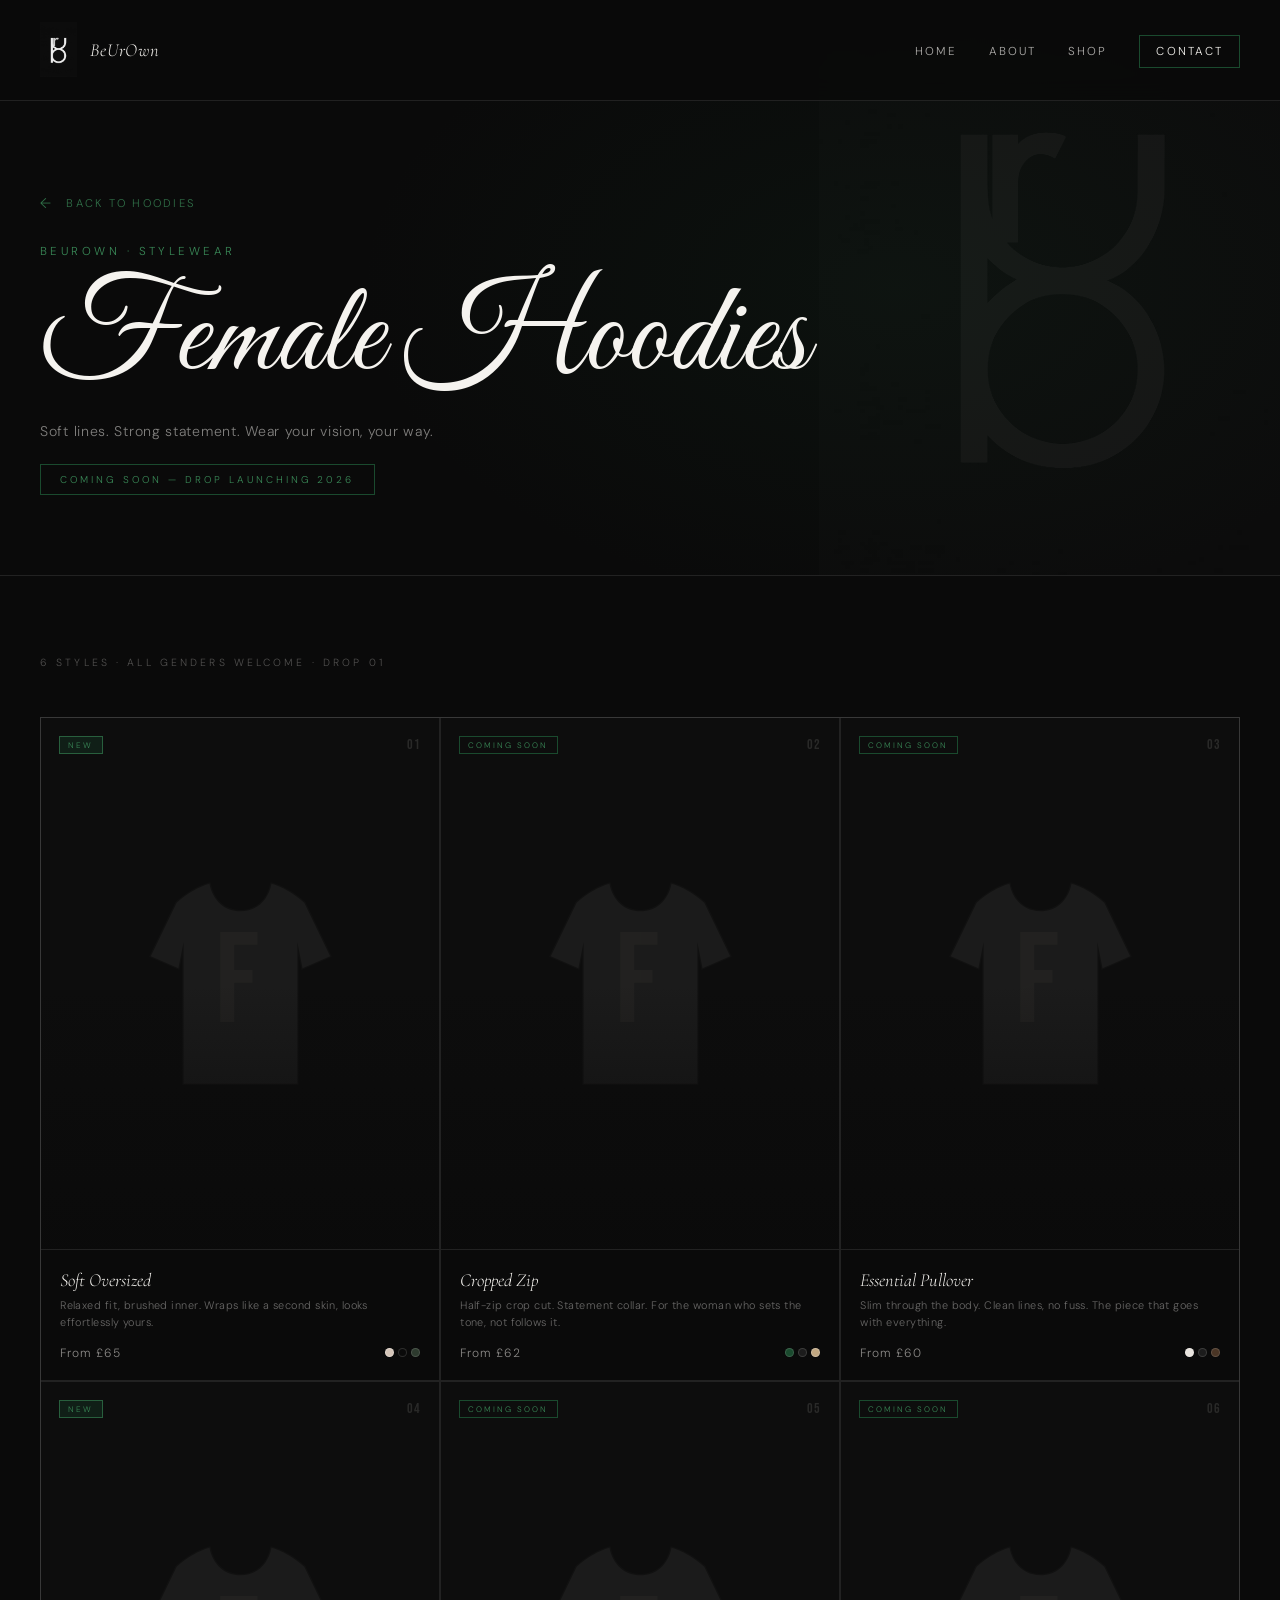
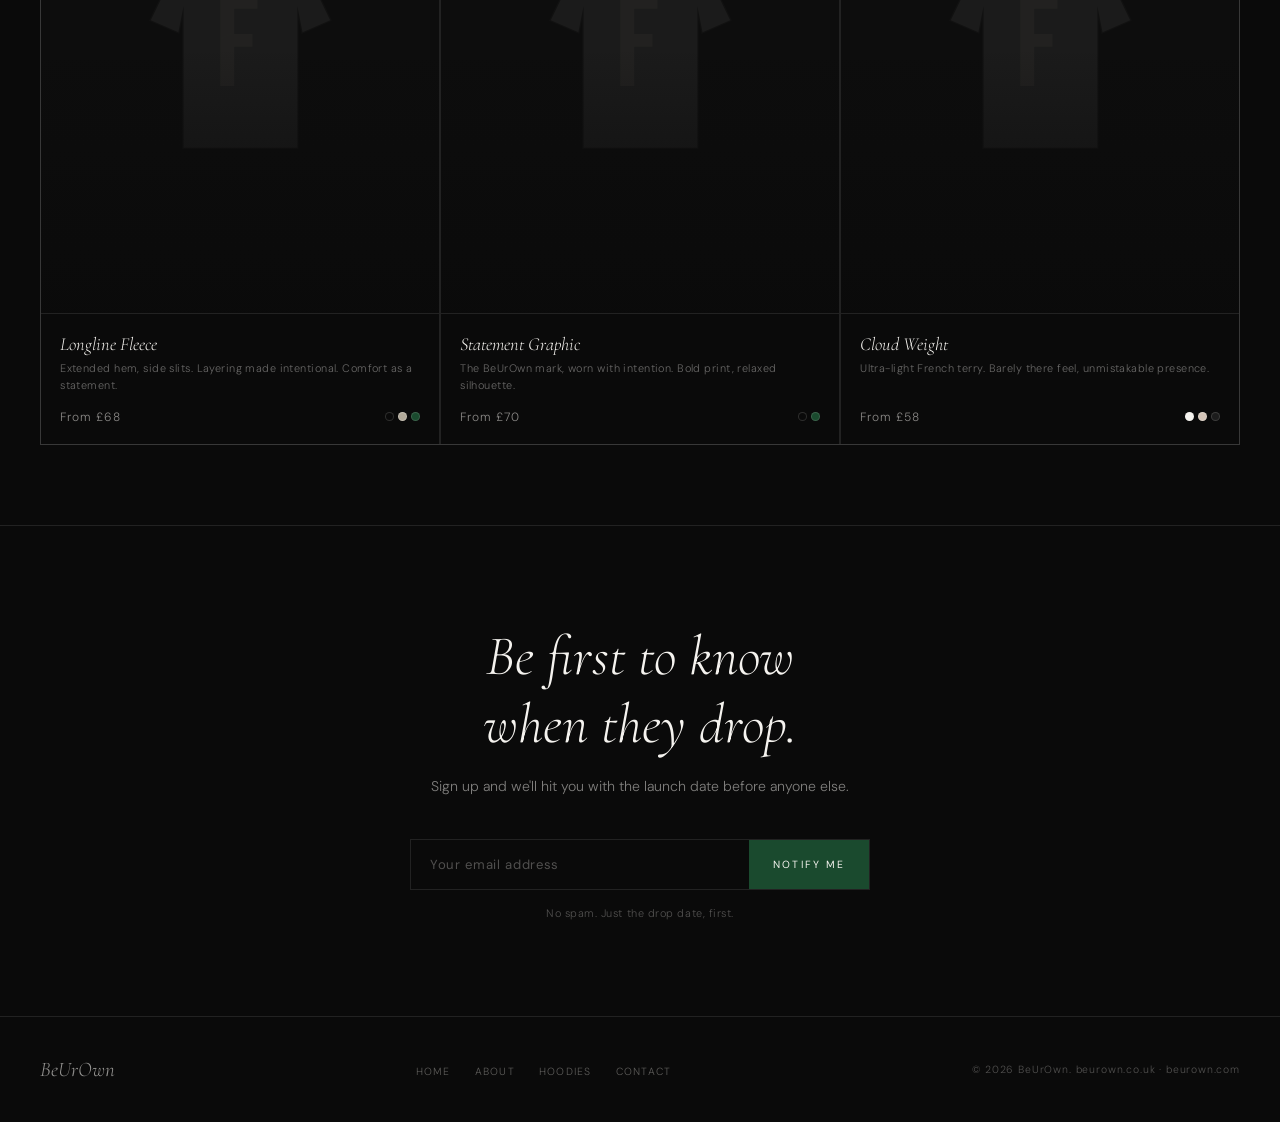
==== female-hoodies.html @ 2610ff2a "Rename female-hoddies.html to female-hoodies.html" ====
<!DOCTYPE html>
<html lang="en">
<head>
<meta charset="UTF-8">
<meta name="viewport" content="width=device-width, initial-scale=1.0">
<title>Female Hoodies — BeUrOwn</title>
<link rel="preconnect" href="https://fonts.googleapis.com">
<link rel="preconnect" href="https://fonts.gstatic.com" crossorigin>
<link href="https://fonts.googleapis.com/css2?family=Cormorant+Garamond:ital,wght@0,300;0,400;0,600;1,300;1,400&family=Bebas+Neue&family=Great+Vibes&family=DM+Sans:wght@300;400;500&display=swap" rel="stylesheet">
<style>
  :root {
    --black: #0a0a0a;
    --green: #1a4a2e;
    --green-light: #2d6e46;
    --green-accent: #3a8a58;
    --white: #f5f3ef;
    --border: rgba(245,243,239,0.1);
  }
  * { margin: 0; padding: 0; box-sizing: border-box; }
  html { scroll-behavior: smooth; }
  body { background: var(--black); color: var(--white); font-family: 'DM Sans', sans-serif; font-weight: 300; overflow-x: hidden; }

  nav { position: fixed; top: 0; left: 0; right: 0; z-index: 100; display: flex; align-items: center; justify-content: space-between; padding: 1.4rem 2.5rem; background: rgba(10,10,10,0.85); backdrop-filter: blur(12px); border-bottom: 1px solid var(--border); }
  .nav-logo { display: flex; align-items: center; gap: 0.8rem; text-decoration: none; }
  .logo-mark { width: 37px; height: 55px; position: relative; flex-shrink: 0; }
  .logo-mark img { width: 100%; height: 100%; object-fit: contain; }
  .nav-wordmark { font-family: 'Cormorant Garamond', serif; font-style: italic; font-size: 1.15rem; letter-spacing: 0.05em; color: var(--white); line-height: 1; }
  .nav-links { display: flex; gap: 2rem; list-style: none; }
  .nav-links a { color: var(--white); text-decoration: none; font-size: 0.72rem; letter-spacing: 0.18em; text-transform: uppercase; opacity: 0.7; transition: opacity 0.2s, color 0.2s; }
  .nav-links a:hover { opacity: 1; color: var(--green-accent); }
  .nav-cta { font-size: 0.7rem; letter-spacing: 0.15em; text-transform: uppercase; color: var(--white) !important; opacity: 1 !important; border: 1px solid var(--green) !important; padding: 0.5rem 1rem; transition: background 0.2s !important; }
  .nav-cta:hover { background: var(--green) !important; }
  .hamburger { display: none; flex-direction: column; gap: 5px; cursor: pointer; padding: 4px; }
  .hamburger span { display: block; width: 24px; height: 1.5px; background: var(--white); transition: all 0.3s; }

  /* PAGE HEADER */
  .page-header { padding: 12rem 2.5rem 5rem; position: relative; overflow: hidden; border-bottom: 1px solid var(--border); }
  .page-header-bg { position: absolute; inset: 0; background: radial-gradient(ellipse 60% 80% at 70% 50%, rgba(26,74,46,0.12) 0%, transparent 70%); pointer-events: none; }

  .header-logo-watermark {
    position: absolute;
    top: 50%;
    right: -2%;
    transform: translateY(-50%);
    width: clamp(260px, 38vw, 520px);
    height: auto;
    opacity: 0.045;
    pointer-events: none;
    z-index: 1;
    filter: grayscale(1) brightness(2);
    mix-blend-mode: screen;
  }

  .back-link { display: inline-flex; align-items: center; gap: 0.5rem; color: var(--green-accent); text-decoration: none; font-size: 0.7rem; letter-spacing: 0.2em; text-transform: uppercase; margin-bottom: 2rem; opacity: 0.8; transition: opacity 0.2s; position: relative; z-index: 2; }
  .back-link:hover { opacity: 1; }
  .back-link::before { content: '←'; font-size: 0.9rem; }
  .page-eyebrow { font-size: 0.72rem; letter-spacing: 0.3em; text-transform: uppercase; color: var(--green-accent); margin-bottom: 1rem; position: relative; z-index: 2; }
  .page-title { font-family: 'Great Vibes', cursive; font-size: clamp(4rem, 10vw, 8rem); font-weight: 400; line-height: 1; color: var(--white); position: relative; z-index: 2; }
  .page-sub { margin-top: 1.2rem; font-size: 0.88rem; color: rgba(245,243,239,0.5); letter-spacing: 0.05em; position: relative; z-index: 2; }
  .coming-soon-banner { display: inline-flex; align-items: center; gap: 0.6rem; border: 1px solid var(--green); color: var(--green-accent); font-size: 0.62rem; letter-spacing: 0.3em; text-transform: uppercase; padding: 0.5rem 1.2rem; margin-top: 1.5rem; position: relative; z-index: 2; }

  /* PRODUCT GRID */
  .products-section { padding: 5rem 2.5rem; }
  .section-label { font-size: 0.65rem; letter-spacing: 0.3em; text-transform: uppercase; color: rgba(245,243,239,0.3); margin-bottom: 3rem; }
  .products-grid { display: grid; grid-template-columns: repeat(3, 1fr); gap: 2px; background: var(--border); border: 1px solid var(--border); }

  .product-card { background: var(--black); position: relative; overflow: hidden; display: flex; flex-direction: column; transition: background 0.3s; }
  .product-card:hover { background: #0f0f0f; }
  .product-image-wrap { position: relative; aspect-ratio: 3/4; overflow: hidden; background: #0d0d0d; display: flex; align-items: center; justify-content: center; }
  .product-watermark { position: absolute; font-family: 'Bebas Neue', sans-serif; font-size: clamp(5rem, 10vw, 9rem); color: rgba(245,243,239,0.03); pointer-events: none; letter-spacing: 0.05em; transition: color 0.4s; user-select: none; }
  .product-card:hover .product-watermark { color: rgba(58,138,88,0.06); }
  .hoodie-icon { width: 52%; height: auto; opacity: 0.06; transition: opacity 0.4s; }
  .product-card:hover .hoodie-icon { opacity: 0.1; }
  .product-overlay { position: absolute; inset: 0; background: linear-gradient(180deg, transparent 50%, rgba(10,10,10,0.88) 100%); pointer-events: none; }
  .product-badge { position: absolute; top: 1.1rem; left: 1.1rem; border: 1px solid var(--green); color: var(--green-accent); font-size: 0.5rem; letter-spacing: 0.25em; text-transform: uppercase; padding: 0.2rem 0.55rem; z-index: 2; }
  .product-badge.new { border-color: rgba(58,138,88,0.6); background: rgba(26,74,46,0.3); }
  .product-num { position: absolute; top: 1.1rem; right: 1.1rem; font-family: 'Bebas Neue', sans-serif; font-size: 0.9rem; color: rgba(245,243,239,0.12); letter-spacing: 0.08em; z-index: 2; }
  .product-info { padding: 1.2rem; border-top: 1px solid var(--border); flex: 1; display: flex; flex-direction: column; }
  .product-name { font-family: 'Cormorant Garamond', serif; font-style: italic; font-size: 1.15rem; font-weight: 300; color: var(--white); line-height: 1.2; margin-bottom: 0.35rem; }
  .product-desc { font-size: 0.68rem; color: rgba(245,243,239,0.4); letter-spacing: 0.04em; line-height: 1.55; margin-bottom: 0.9rem; flex: 1; }
  .product-footer { display: flex; align-items: center; justify-content: space-between; }
  .product-price { font-size: 0.75rem; letter-spacing: 0.08em; color: rgba(245,243,239,0.55); }
  .product-swatches { display: flex; gap: 4px; }
  .swatch { width: 9px; height: 9px; border-radius: 50%; border: 1px solid rgba(245,243,239,0.15); }
  .product-notify { display: none; font-size: 0.58rem; letter-spacing: 0.2em; text-transform: uppercase; color: var(--green-accent); margin-top: 0.7rem; cursor: pointer; }
  .product-notify::after { content: ' →'; }
  .product-card:hover .product-notify { display: block; }

  /* NOTIFY SECTION */
  .notify-section { border-top: 1px solid var(--border); padding: 6rem 2.5rem; text-align: center; }
  .notify-inner { max-width: 600px; margin: 0 auto; }
  .notify-title { font-family: 'Cormorant Garamond', serif; font-style: italic; font-size: clamp(2rem, 5vw, 3.5rem); font-weight: 300; margin-bottom: 1rem; }
  .notify-sub { font-size: 0.88rem; color: rgba(245,243,239,0.5); line-height: 1.8; margin-bottom: 2.5rem; }
  .email-form { display: flex; max-width: 460px; margin: 0 auto; border: 1px solid var(--border); }
  .email-form input { flex: 1; background: transparent; border: none; outline: none; padding: 1rem 1.2rem; color: var(--white); font-family: 'DM Sans', sans-serif; font-size: 0.82rem; letter-spacing: 0.05em; }
  .email-form input::placeholder { color: rgba(245,243,239,0.3); }
  .email-form button { background: var(--green); border: none; color: var(--white); font-family: 'DM Sans', sans-serif; font-size: 0.65rem; letter-spacing: 0.2em; text-transform: uppercase; padding: 1rem 1.5rem; cursor: pointer; transition: background 0.2s; white-space: nowrap; }
  .email-form button:hover { background: var(--green-light); }
  .form-note { font-size: 0.68rem; color: rgba(245,243,239,0.3); margin-top: 1rem; letter-spacing: 0.05em; }
  .success-msg { display: none; color: var(--green-accent); font-size: 0.78rem; letter-spacing: 0.1em; text-transform: uppercase; margin-top: 0.8rem; }

  /* FOOTER */
  footer { border-top: 1px solid var(--border); padding: 2.5rem; display: flex; align-items: center; justify-content: space-between; flex-wrap: wrap; gap: 1rem; }
  .footer-logo { font-family: 'Cormorant Garamond', serif; font-style: italic; font-size: 1.3rem; color: var(--white); opacity: 0.6; }
  .footer-copy { font-size: 0.65rem; color: rgba(245,243,239,0.3); letter-spacing: 0.08em; }
  .footer-links { display: flex; gap: 1.5rem; list-style: none; }
  .footer-links a { font-size: 0.65rem; letter-spacing: 0.12em; text-transform: uppercase; color: rgba(245,243,239,0.35); text-decoration: none; transition: color 0.2s; }
  .footer-links a:hover { color: var(--green-accent); }

  .reveal { opacity: 0; transform: translateY(24px); transition: opacity 0.7s ease, transform 0.7s ease; }
  .reveal.visible { opacity: 1; transform: translateY(0); }

  @media (max-width: 900px) { .products-grid { grid-template-columns: repeat(2, 1fr); } }
  @media (max-width: 600px) {
    nav { padding: 1.2rem 1.5rem; }
    .nav-links { display: none; }
    .hamburger { display: flex; }
    .page-header { padding: 9rem 1.5rem 3rem; }
    .products-section { padding: 3rem 1.5rem; }
    .products-grid { grid-template-columns: 1fr; }
    .notify-section { padding: 4rem 1.5rem; }
    footer { padding: 2rem 1.5rem; flex-direction: column; text-align: center; }
    .email-form { flex-direction: column; }
    .email-form button { width: 100%; }
  }
  .nav-open .nav-links { display: flex; flex-direction: column; position: fixed; inset: 0; background: var(--black); align-items: center; justify-content: center; gap: 2.5rem; z-index: 99; }
  .nav-open .nav-links a { font-size: 1.2rem; opacity: 0.9; }
</style>
  <!-- Google tag (gtag.js) -->
<script async src="https://www.googletagmanager.com/gtag/js?id=G-DE9DT1MLYC"></script>
<script>
  window.dataLayer = window.dataLayer || [];
  function gtag(){dataLayer.push(arguments);}
  gtag('js', new Date());

  gtag('config', 'G-DE9DT1MLYC');
</script>
</head>
<body>

<nav id="navbar">
  <a href="index.html" class="nav-logo">
    <div class="logo-mark">
      <img src="[data-uri]" alt="BeUrOwn logo" style="width:100%;height:100%;object-fit:contain;"/>
    </div>
    <span class="nav-wordmark">BeUrOwn</span>
  </a>

  <ul class="nav-links" id="navLinks">
    <li><a href="index.html">Home</a></li>
    <li><a href="index.html#about">About</a></li>
    <li><a href="index.html#shop">Shop</a></li>
    <li><a href="index.html#contact" class="nav-cta">Contact</a></li>
  </ul>

  <div class="hamburger" id="hamburger" onclick="toggleNav()">
    <span></span><span></span><span></span>
  </div>
</nav>

<!-- PAGE HEADER -->
<div class="page-header">
  <div class="page-header-bg"></div>
  <img class="header-logo-watermark" src="[data-uri]" alt="">
  <a href="hoodies.html" class="back-link">&nbsp;Back to Hoodies</a>
  <p class="page-eyebrow">BeUrOwn · Stylewear</p>
  <h1 class="page-title">Female Hoodies</h1>
  <p class="page-sub">Soft lines. Strong statement. Wear your vision, your way.</p>
  <div class="coming-soon-banner">Coming Soon — Drop Launching 2026</div>
</div>

<!-- PRODUCTS -->
<section class="products-section">
  <p class="section-label reveal">6 Styles · All Genders Welcome · Drop 01</p>
  <div class="products-grid reveal">

    <!-- Card 1 -->
    <div class="product-card">
      <div class="product-image-wrap">
        <span class="product-watermark">F</span>
        <svg class="hoodie-icon" viewBox="0 0 120 140" fill="none" xmlns="http://www.w3.org/2000/svg">
          <path d="M42 12 C42 12 33 14 23 23 L8 54 L24 61 L27 46 L27 128 L93 128 L93 46 L96 61 L112 54 L97 23 C87 14 78 12 78 12 C76 22 69 28 60 28 C51 28 44 22 42 12Z" fill="currentColor" stroke="rgba(245,243,239,0.3)" stroke-width="1.5"/>
          <path d="M48 28 Q60 32 72 28" stroke="rgba(245,243,239,0.15)" stroke-width="1" fill="none"/>
          <path d="M45 70 Q60 76 75 70" stroke="rgba(245,243,239,0.1)" stroke-width="1" fill="none"/>
        </svg>
        <div class="product-overlay"></div>
        <span class="product-badge new">New</span>
        <span class="product-num">01</span>
      </div>
      <div class="product-info">
        <div class="product-name">Soft Oversized</div>
        <div class="product-desc">Relaxed fit, brushed inner. Wraps like a second skin, looks effortlessly yours.</div>
        <div class="product-footer">
          <span class="product-price">From £65</span>
          <div class="product-swatches">
            <span class="swatch" style="background:#d4c5b8; border-color:rgba(245,243,239,0.4)"></span>
            <span class="swatch" style="background:#0a0a0a"></span>
            <span class="swatch" style="background:#2d3a2e"></span>
          </div>
        </div>
        <span class="product-notify">Notify me</span>
      </div>
    </div>

    <!-- Card 2 -->
    <div class="product-card">
      <div class="product-image-wrap">
        <span class="product-watermark">F</span>
        <svg class="hoodie-icon" viewBox="0 0 120 140" fill="none" xmlns="http://www.w3.org/2000/svg">
          <path d="M42 12 C42 12 33 14 23 23 L8 54 L24 61 L27 46 L27 128 L93 128 L93 46 L96 61 L112 54 L97 23 C87 14 78 12 78 12 C76 22 69 28 60 28 C51 28 44 22 42 12Z" fill="currentColor" stroke="rgba(245,243,239,0.3)" stroke-width="1.5"/>
          <line x1="60" y1="28" x2="60" y2="128" stroke="rgba(245,243,239,0.12)" stroke-width="1"/>
        </svg>
        <div class="product-overlay"></div>
        <span class="product-badge">Coming Soon</span>
        <span class="product-num">02</span>
      </div>
      <div class="product-info">
        <div class="product-name">Cropped Zip</div>
        <div class="product-desc">Half-zip crop cut. Statement collar. For the woman who sets the tone, not follows it.</div>
        <div class="product-footer">
          <span class="product-price">From £62</span>
          <div class="product-swatches">
            <span class="swatch" style="background:#1a4a2e"></span>
            <span class="swatch" style="background:#1c1c1c"></span>
            <span class="swatch" style="background:#c2a882; border-color:rgba(245,243,239,0.3)"></span>
          </div>
        </div>
        <span class="product-notify">Notify me</span>
      </div>
    </div>

    <!-- Card 3 -->
    <div class="product-card">
      <div class="product-image-wrap">
        <span class="product-watermark">F</span>
        <svg class="hoodie-icon" viewBox="0 0 120 140" fill="none" xmlns="http://www.w3.org/2000/svg">
          <path d="M42 12 C42 12 33 14 23 23 L8 54 L24 61 L27 46 L27 128 L93 128 L93 46 L96 61 L112 54 L97 23 C87 14 78 12 78 12 C76 22 69 28 60 28 C51 28 44 22 42 12Z" fill="currentColor" stroke="rgba(245,243,239,0.3)" stroke-width="1.5"/>
          <ellipse cx="60" cy="80" rx="14" ry="10" stroke="rgba(245,243,239,0.12)" stroke-width="1" fill="none"/>
        </svg>
        <div class="product-overlay"></div>
        <span class="product-badge">Coming Soon</span>
        <span class="product-num">03</span>
      </div>
      <div class="product-info">
        <div class="product-name">Essential Pullover</div>
        <div class="product-desc">Slim through the body. Clean lines, no fuss. The piece that goes with everything.</div>
        <div class="product-footer">
          <span class="product-price">From £60</span>
          <div class="product-swatches">
            <span class="swatch" style="background:#e8e4de; border-color:rgba(245,243,239,0.4)"></span>
            <span class="swatch" style="background:#1c1c1c"></span>
            <span class="swatch" style="background:#4a3525"></span>
          </div>
        </div>
        <span class="product-notify">Notify me</span>
      </div>
    </div>

    <!-- Card 4 -->
    <div class="product-card">
      <div class="product-image-wrap">
        <span class="product-watermark">F</span>
        <svg class="hoodie-icon" viewBox="0 0 120 140" fill="none" xmlns="http://www.w3.org/2000/svg">
          <path d="M42 12 C42 12 33 14 23 23 L8 54 L24 61 L27 46 L27 128 L93 128 L93 46 L96 61 L112 54 L97 23 C87 14 78 12 78 12 C76 22 69 28 60 28 C51 28 44 22 42 12Z" fill="currentColor" stroke="rgba(245,243,239,0.3)" stroke-width="1.5"/>
          <path d="M48 65 Q60 58 72 65" stroke="rgba(245,243,239,0.12)" stroke-width="1" fill="none"/>
        </svg>
        <div class="product-overlay"></div>
        <span class="product-badge new">New</span>
        <span class="product-num">04</span>
      </div>
      <div class="product-info">
        <div class="product-name">Longline Fleece</div>
        <div class="product-desc">Extended hem, side slits. Layering made intentional. Comfort as a statement.</div>
        <div class="product-footer">
          <span class="product-price">From £68</span>
          <div class="product-swatches">
            <span class="swatch" style="background:#0a0a0a"></span>
            <span class="swatch" style="background:#b0a898; border-color:rgba(245,243,239,0.3)"></span>
            <span class="swatch" style="background:#1a4a2e"></span>
          </div>
        </div>
        <span class="product-notify">Notify me</span>
      </div>
    </div>

    <!-- Card 5 -->
    <div class="product-card">
      <div class="product-image-wrap">
        <span class="product-watermark">F</span>
        <svg class="hoodie-icon" viewBox="0 0 120 140" fill="none" xmlns="http://www.w3.org/2000/svg">
          <path d="M42 12 C42 12 33 14 23 23 L8 54 L24 61 L27 46 L27 128 L93 128 L93 46 L96 61 L112 54 L97 23 C87 14 78 12 78 12 C76 22 69 28 60 28 C51 28 44 22 42 12Z" fill="currentColor" stroke="rgba(245,243,239,0.3)" stroke-width="1.5"/>
          <path d="M52 68 L68 68 M54 76 L66 76 M56 84 L64 84" stroke="rgba(245,243,239,0.12)" stroke-width="1"/>
        </svg>
        <div class="product-overlay"></div>
        <span class="product-badge">Coming Soon</span>
        <span class="product-num">05</span>
      </div>
      <div class="product-info">
        <div class="product-name">Statement Graphic</div>
        <div class="product-desc">The BeUrOwn mark, worn with intention. Bold print, relaxed silhouette.</div>
        <div class="product-footer">
          <span class="product-price">From £70</span>
          <div class="product-swatches">
            <span class="swatch" style="background:#0a0a0a"></span>
            <span class="swatch" style="background:#1a4a2e"></span>
          </div>
        </div>
        <span class="product-notify">Notify me</span>
      </div>
    </div>

    <!-- Card 6 -->
    <div class="product-card">
      <div class="product-image-wrap">
        <span class="product-watermark">F</span>
        <svg class="hoodie-icon" viewBox="0 0 120 140" fill="none" xmlns="http://www.w3.org/2000/svg">
          <path d="M42 12 C42 12 33 14 23 23 L8 54 L24 61 L27 46 L27 128 L93 128 L93 46 L96 61 L112 54 L97 23 C87 14 78 12 78 12 C76 22 69 28 60 28 C51 28 44 22 42 12Z" fill="currentColor" stroke="rgba(245,243,239,0.3)" stroke-width="1.5"/>
          <path d="M35 50 L85 50" stroke="rgba(245,243,239,0.08)" stroke-width="0.8" stroke-dasharray="3 3"/>
        </svg>
        <div class="product-overlay"></div>
        <span class="product-badge">Coming Soon</span>
        <span class="product-num">06</span>
      </div>
      <div class="product-info">
        <div class="product-name">Cloud Weight</div>
        <div class="product-desc">Ultra-light French terry. Barely there feel, unmistakable presence.</div>
        <div class="product-footer">
          <span class="product-price">From £58</span>
          <div class="product-swatches">
            <span class="swatch" style="background:#f5f3ef; border-color:rgba(245,243,239,0.5)"></span>
            <span class="swatch" style="background:#d4c5b8; border-color:rgba(245,243,239,0.3)"></span>
            <span class="swatch" style="background:#1c1c1c"></span>
          </div>
        </div>
        <span class="product-notify">Notify me</span>
      </div>
    </div>

  </div>
</section>

<!-- NOTIFY -->
<section class="notify-section">
  <div class="notify-inner reveal">
    <h2 class="notify-title">Be first to know<br>when they drop.</h2>
    <p class="notify-sub">Sign up and we'll hit you with the launch date before anyone else.</p>
    <form class="email-form" onsubmit="handleSignup(event)">
      <input type="email" id="emailInput" placeholder="Your email address" required>
      <button type="submit">Notify Me</button>
    </form>
    <p class="form-note">No spam. Just the drop date, first.</p>
    <p class="success-msg" id="successMsg">✓ You're on the list. Stay ready.</p>
  </div>
</section>

<!-- FOOTER -->
<footer>
  <div class="footer-logo">BeUrOwn</div>
  <ul class="footer-links">
    <li><a href="index.html">Home</a></li>
    <li><a href="index.html#about">About</a></li>
    <li><a href="hoodies.html">Hoodies</a></li>
    <li><a href="index.html#contact">Contact</a></li>
  </ul>
  <p class="footer-copy">© 2026 BeUrOwn. beurown.co.uk · beurown.com</p>
</footer>

<script>
  function toggleNav() { document.body.classList.toggle('nav-open'); }
  document.querySelectorAll('.nav-links a').forEach(link => {
    link.addEventListener('click', () => document.body.classList.remove('nav-open'));
  });
  const observer = new IntersectionObserver((entries) => {
    entries.forEach((e, i) => {
      if (e.isIntersecting) setTimeout(() => e.target.classList.add('visible'), i * 100);
    });
  }, { threshold: 0.1 });
  document.querySelectorAll('.reveal').forEach(el => observer.observe(el));
  function handleSignup(e) {
    e.preventDefault();
    const btn = e.target.querySelector('button');
    btn.textContent = '✓ Done';
    btn.style.background = 'var(--green-light)';
    document.getElementById('successMsg').style.display = 'block';
    document.getElementById('emailInput').value = '';
  }
  window.addEventListener('scroll', () => {
    const nav = document.getElementById('navbar');
    if (nav) nav.style.borderBottomColor = window.scrollY > 50 ? 'rgba(26,74,46,0.3)' : 'rgba(245,243,239,0.1)';
  });
</script>
</body>
</html>
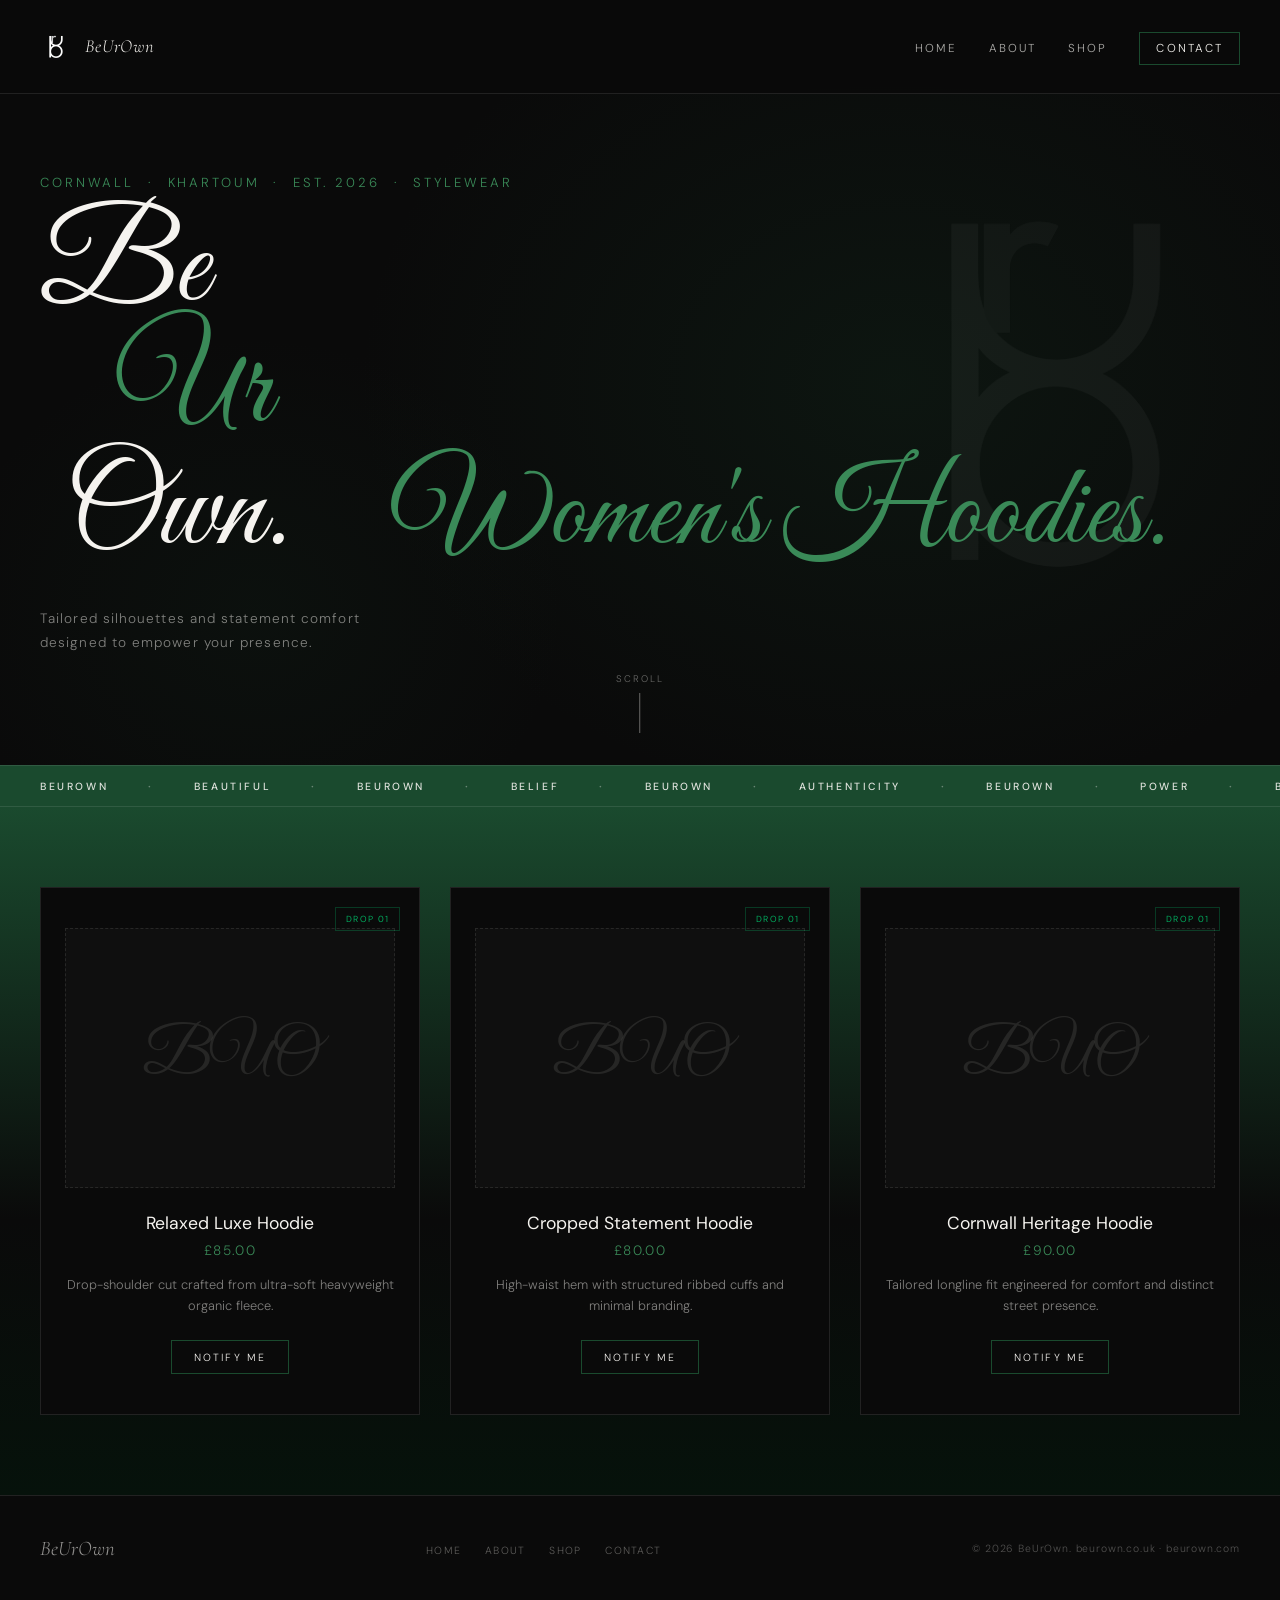
==== commit 5d69ea01: "Update female-hoodies.html" ====
--- a/female-hoodies.html
+++ b/female-hoodies.html
@@ -3,10 +3,12 @@
 <head>
 <meta charset="UTF-8">
 <meta name="viewport" content="width=device-width, initial-scale=1.0">
-<title>Female Hoodies — BeUrOwn</title>
+<title>Women's Hoodies — BeUrOwn</title>
 <link rel="preconnect" href="https://fonts.googleapis.com">
 <link rel="preconnect" href="https://fonts.gstatic.com" crossorigin>
 <link href="https://fonts.googleapis.com/css2?family=Cormorant+Garamond:ital,wght@0,300;0,400;0,600;1,300;1,400&family=Bebas+Neue&family=Great+Vibes&family=DM+Sans:wght@300;400;500&display=swap" rel="stylesheet">
+<link rel="stylesheet" href="style.css">
+
 <style>
   :root {
     --black: #0a0a0a;
@@ -14,352 +16,300 @@
     --green-light: #2d6e46;
     --green-accent: #3a8a58;
     --white: #f5f3ef;
+    --grey: #888;
     --border: rgba(245,243,239,0.1);
   }
+
   * { margin: 0; padding: 0; box-sizing: border-box; }
   html { scroll-behavior: smooth; }
-  body { background: var(--black); color: var(--white); font-family: 'DM Sans', sans-serif; font-weight: 300; overflow-x: hidden; }
-
-  nav { position: fixed; top: 0; left: 0; right: 0; z-index: 100; display: flex; align-items: center; justify-content: space-between; padding: 1.4rem 2.5rem; background: rgba(10,10,10,0.85); backdrop-filter: blur(12px); border-bottom: 1px solid var(--border); }
+
+  body {
+    background: var(--black);
+    color: var(--white);
+    font-family: 'DM Sans', sans-serif;
+    font-weight: 300;
+    overflow-x: hidden;
+  }
+
+  nav {
+    position: fixed; top: 0; left: 0; right: 0; z-index: 100;
+    display: flex; align-items: center; justify-content: space-between;
+    padding: 1.4rem 2.5rem;
+    background: rgba(10,10,10,0.85);
+    backdrop-filter: blur(12px);
+    border-bottom: 1px solid var(--border);
+  }
+
   .nav-logo { display: flex; align-items: center; gap: 0.8rem; text-decoration: none; }
-  .logo-mark { width: 37px; height: 55px; position: relative; flex-shrink: 0; }
+  .logo-mark { width: 32px; height: 48px; position: relative; flex-shrink: 0; }
   .logo-mark img { width: 100%; height: 100%; object-fit: contain; }
-  .nav-wordmark { font-family: 'Cormorant Garamond', serif; font-style: italic; font-size: 1.15rem; letter-spacing: 0.05em; color: var(--white); line-height: 1; }
+
+  .nav-wordmark {
+    font-family: 'Cormorant Garamond', serif; font-style: italic;
+    font-size: 1.15rem; letter-spacing: 0.05em; color: var(--white); line-height: 1;
+  }
+
   .nav-links { display: flex; gap: 2rem; list-style: none; }
-  .nav-links a { color: var(--white); text-decoration: none; font-size: 0.72rem; letter-spacing: 0.18em; text-transform: uppercase; opacity: 0.7; transition: opacity 0.2s, color 0.2s; }
+  .nav-links a {
+    color: var(--white); text-decoration: none; font-size: 0.72rem;
+    letter-spacing: 0.18em; text-transform: uppercase; opacity: 0.7; transition: opacity 0.2s, color 0.2s;
+  }
   .nav-links a:hover { opacity: 1; color: var(--green-accent); }
-  .nav-cta { font-size: 0.7rem; letter-spacing: 0.15em; text-transform: uppercase; color: var(--white) !important; opacity: 1 !important; border: 1px solid var(--green) !important; padding: 0.5rem 1rem; transition: background 0.2s !important; }
+
+  .nav-cta {
+    font-size: 0.7rem; letter-spacing: 0.15em; text-transform: uppercase;
+    color: var(--white) !important; opacity: 1 !important; border: 1px solid var(--green) !important;
+    padding: 0.5rem 1rem; transition: background 0.2s !important;
+  }
   .nav-cta:hover { background: var(--green) !important; }
+
   .hamburger { display: none; flex-direction: column; gap: 5px; cursor: pointer; padding: 4px; }
   .hamburger span { display: block; width: 24px; height: 1.5px; background: var(--white); transition: all 0.3s; }
 
-  /* PAGE HEADER */
-  .page-header { padding: 12rem 2.5rem 5rem; position: relative; overflow: hidden; border-bottom: 1px solid var(--border); }
-  .page-header-bg { position: absolute; inset: 0; background: radial-gradient(ellipse 60% 80% at 70% 50%, rgba(26,74,46,0.12) 0%, transparent 70%); pointer-events: none; }
-
-  .header-logo-watermark {
-    position: absolute;
-    top: 50%;
-    right: -2%;
-    transform: translateY(-50%);
-    width: clamp(260px, 38vw, 520px);
-    height: auto;
-    opacity: 0.045;
-    pointer-events: none;
-    z-index: 1;
-    filter: grayscale(1) brightness(2);
-    mix-blend-mode: screen;
-  }
-
-  .back-link { display: inline-flex; align-items: center; gap: 0.5rem; color: var(--green-accent); text-decoration: none; font-size: 0.7rem; letter-spacing: 0.2em; text-transform: uppercase; margin-bottom: 2rem; opacity: 0.8; transition: opacity 0.2s; position: relative; z-index: 2; }
-  .back-link:hover { opacity: 1; }
-  .back-link::before { content: '←'; font-size: 0.9rem; }
-  .page-eyebrow { font-size: 0.72rem; letter-spacing: 0.3em; text-transform: uppercase; color: var(--green-accent); margin-bottom: 1rem; position: relative; z-index: 2; }
-  .page-title { font-family: 'Great Vibes', cursive; font-size: clamp(4rem, 10vw, 8rem); font-weight: 400; line-height: 1; color: var(--white); position: relative; z-index: 2; }
-  .page-sub { margin-top: 1.2rem; font-size: 0.88rem; color: rgba(245,243,239,0.5); letter-spacing: 0.05em; position: relative; z-index: 2; }
-  .coming-soon-banner { display: inline-flex; align-items: center; gap: 0.6rem; border: 1px solid var(--green); color: var(--green-accent); font-size: 0.62rem; letter-spacing: 0.3em; text-transform: uppercase; padding: 0.5rem 1.2rem; margin-top: 1.5rem; position: relative; z-index: 2; }
-
-  /* PRODUCT GRID */
-  .products-section { padding: 5rem 2.5rem; }
-  .section-label { font-size: 0.65rem; letter-spacing: 0.3em; text-transform: uppercase; color: rgba(245,243,239,0.3); margin-bottom: 3rem; }
-  .products-grid { display: grid; grid-template-columns: repeat(3, 1fr); gap: 2px; background: var(--border); border: 1px solid var(--border); }
-
-  .product-card { background: var(--black); position: relative; overflow: hidden; display: flex; flex-direction: column; transition: background 0.3s; }
-  .product-card:hover { background: #0f0f0f; }
-  .product-image-wrap { position: relative; aspect-ratio: 3/4; overflow: hidden; background: #0d0d0d; display: flex; align-items: center; justify-content: center; }
-  .product-watermark { position: absolute; font-family: 'Bebas Neue', sans-serif; font-size: clamp(5rem, 10vw, 9rem); color: rgba(245,243,239,0.03); pointer-events: none; letter-spacing: 0.05em; transition: color 0.4s; user-select: none; }
-  .product-card:hover .product-watermark { color: rgba(58,138,88,0.06); }
-  .hoodie-icon { width: 52%; height: auto; opacity: 0.06; transition: opacity 0.4s; }
-  .product-card:hover .hoodie-icon { opacity: 0.1; }
-  .product-overlay { position: absolute; inset: 0; background: linear-gradient(180deg, transparent 50%, rgba(10,10,10,0.88) 100%); pointer-events: none; }
-  .product-badge { position: absolute; top: 1.1rem; left: 1.1rem; border: 1px solid var(--green); color: var(--green-accent); font-size: 0.5rem; letter-spacing: 0.25em; text-transform: uppercase; padding: 0.2rem 0.55rem; z-index: 2; }
-  .product-badge.new { border-color: rgba(58,138,88,0.6); background: rgba(26,74,46,0.3); }
-  .product-num { position: absolute; top: 1.1rem; right: 1.1rem; font-family: 'Bebas Neue', sans-serif; font-size: 0.9rem; color: rgba(245,243,239,0.12); letter-spacing: 0.08em; z-index: 2; }
-  .product-info { padding: 1.2rem; border-top: 1px solid var(--border); flex: 1; display: flex; flex-direction: column; }
-  .product-name { font-family: 'Cormorant Garamond', serif; font-style: italic; font-size: 1.15rem; font-weight: 300; color: var(--white); line-height: 1.2; margin-bottom: 0.35rem; }
-  .product-desc { font-size: 0.68rem; color: rgba(245,243,239,0.4); letter-spacing: 0.04em; line-height: 1.55; margin-bottom: 0.9rem; flex: 1; }
-  .product-footer { display: flex; align-items: center; justify-content: space-between; }
-  .product-price { font-size: 0.75rem; letter-spacing: 0.08em; color: rgba(245,243,239,0.55); }
-  .product-swatches { display: flex; gap: 4px; }
-  .swatch { width: 9px; height: 9px; border-radius: 50%; border: 1px solid rgba(245,243,239,0.15); }
-  .product-notify { display: none; font-size: 0.58rem; letter-spacing: 0.2em; text-transform: uppercase; color: var(--green-accent); margin-top: 0.7rem; cursor: pointer; }
-  .product-notify::after { content: ' →'; }
-  .product-card:hover .product-notify { display: block; }
-
-  /* NOTIFY SECTION */
-  .notify-section { border-top: 1px solid var(--border); padding: 6rem 2.5rem; text-align: center; }
-  .notify-inner { max-width: 600px; margin: 0 auto; }
-  .notify-title { font-family: 'Cormorant Garamond', serif; font-style: italic; font-size: clamp(2rem, 5vw, 3.5rem); font-weight: 300; margin-bottom: 1rem; }
-  .notify-sub { font-size: 0.88rem; color: rgba(245,243,239,0.5); line-height: 1.8; margin-bottom: 2.5rem; }
-  .email-form { display: flex; max-width: 460px; margin: 0 auto; border: 1px solid var(--border); }
-  .email-form input { flex: 1; background: transparent; border: none; outline: none; padding: 1rem 1.2rem; color: var(--white); font-family: 'DM Sans', sans-serif; font-size: 0.82rem; letter-spacing: 0.05em; }
-  .email-form input::placeholder { color: rgba(245,243,239,0.3); }
-  .email-form button { background: var(--green); border: none; color: var(--white); font-family: 'DM Sans', sans-serif; font-size: 0.65rem; letter-spacing: 0.2em; text-transform: uppercase; padding: 1rem 1.5rem; cursor: pointer; transition: background 0.2s; white-space: nowrap; }
-  .email-form button:hover { background: var(--green-light); }
-  .form-note { font-size: 0.68rem; color: rgba(245,243,239,0.3); margin-top: 1rem; letter-spacing: 0.05em; }
-  .success-msg { display: none; color: var(--green-accent); font-size: 0.78rem; letter-spacing: 0.1em; text-transform: uppercase; margin-top: 0.8rem; }
-
-  /* FOOTER */
-  footer { border-top: 1px solid var(--border); padding: 2.5rem; display: flex; align-items: center; justify-content: space-between; flex-wrap: wrap; gap: 1rem; }
+  #sub-hero {
+    min-height: 85vh; display: flex; flex-direction: column; justify-content: center;
+    padding: 8rem 2.5rem 4rem; position: relative; overflow: hidden;
+  }
+
+  .hero-bg {
+    position: absolute; inset: 0;
+    background:
+      radial-gradient(ellipse 60% 80% at 70% 50%, rgba(26,74,46,0.18) 0%, transparent 70%),
+      radial-gradient(ellipse 40% 60% at 20% 80%, rgba(26,74,46,0.1) 0%, transparent 60%);
+  }
+
+  .hero-deco-logo {
+    position: absolute; right: -2%; top: 50%; transform: translateY(-50%);
+    width: 50vw; max-width: 500px; opacity: 0.04; pointer-events: none;
+  }
+  .hero-deco-logo img { width: 100%; height: 100%; object-fit: contain; }
+
+  .hero-content {
+    position: relative; z-index: 2; width: 100%; max-width: 1200px; margin: 0; text-align: left;
+  }
+
+  .hero-eyebrow {
+    font-size: 0.82rem; letter-spacing: 0.22em; text-transform: uppercase;
+    color: var(--green-accent); margin-bottom: 1.2rem;
+  }
+
+  .hero-title {
+    font-family: 'Great Vibes', cursive; font-size: clamp(3.8rem, 10vw, 8.5rem);
+    font-weight: 400; line-height: 0.95; color: var(--white);
+  }
+
+  .hero-title .line1 { display: block; }
+  .hero-title .line2 { display: block; padding-left: 6vw; color: var(--green-accent); }
+
+  .hero-title .line3-container {
+    display: flex; align-items: baseline; width: 100%; padding-left: 2vw;
+  }
+
+  .hero-title .line3-container .own-text { color: var(--white); flex-shrink: 0; }
+
+  .hero-title .category-tag {
+    color: var(--green-accent); font-size: clamp(3.5rem, 9vw, 7.5rem);
+    margin: 0 auto; padding-left: 2rem;
+  }
+
+  .hero-sub {
+    margin-top: 2rem; font-size: 0.85rem; letter-spacing: 0.08em;
+    color: rgba(245,243,239,0.5); max-width: 380px; line-height: 1.8;
+  }
+
+  .hero-scroll {
+    position: absolute; bottom: 2rem; left: 50%; transform: translateX(-50%);
+    display: flex; flex-direction: column; align-items: center; gap: 0.5rem;
+    opacity: 0.4; animation: pulse 2s 2s infinite;
+  }
+  .hero-scroll span { font-size: 0.6rem; letter-spacing: 0.2em; text-transform: uppercase; }
+  .hero-scroll-line { width: 1px; height: 40px; background: var(--white); animation: scrollLine 2s 2s infinite; }
+
+  @keyframes scrollLine {
+    0% { transform: scaleY(0); transform-origin: top; }
+    50% { transform: scaleY(1); transform-origin: top; }
+    51% { transform: scaleY(1); transform-origin: bottom; }
+    100% { transform: scaleY(0); transform-origin: bottom; }
+  }
+  @keyframes pulse { 0%, 100% { opacity: 0.4; } 50% { opacity: 0.8; } }
+
+  .marquee-strip {
+    background: var(--green); padding: 0.85rem 0; overflow: hidden;
+    white-space: nowrap; border-top: 1px solid var(--border); border-bottom: 1px solid var(--border);
+  }
+  .marquee-inner { display: inline-flex; animation: marquee 30s linear infinite; }
+  .marquee-inner span { font-size: 0.65rem; letter-spacing: 0.25em; text-transform: uppercase; padding: 0 2.5rem; opacity: 0.9; }
+  .marquee-inner .dot { color: rgba(245,243,239,0.4); padding: 0; }
+  @keyframes marquee { from { transform: translateX(0); } to { transform: translateX(-50%); } }
+
+  .catalog-section {
+    background: linear-gradient(to top, #06120b 0%, #0a0a0a 40%, #1a4a2e 100%);
+    padding: 80px 20px; width: 100%;
+  }
+
+  .catalog-grid {
+    display: grid; grid-template-columns: repeat(3, 1fr); gap: 30px;
+    max-width: 1200px; margin: 0 auto;
+  }
+
+  .product-item {
+    background: #0a0a0a; border: 1px solid var(--border);
+    padding: 2.5rem 1.5rem; display: flex; flex-direction: column;
+    align-items: center; text-align: center; position: relative;
+    overflow: hidden; transition: transform 0.25s, box-shadow 0.25s, border-color 0.25s;
+  }
+
+  .product-item:hover {
+    transform: translateY(-4px); box-shadow: 0 8px 24px rgba(0, 196, 107, 0.15);
+    border-color: rgba(0, 196, 107, 0.4);
+  }
+
+  .item-badge {
+    position: absolute; top: 1.2rem; right: 1.2rem; font-size: 0.55rem;
+    letter-spacing: 0.15em; text-transform: uppercase; color: #00c46b;
+    border: 1px solid rgba(0, 196, 107, 0.25); padding: 0.3rem 0.6rem;
+  }
+
+  .item-placeholder {
+    width: 100%; height: 260px; background: rgba(255, 255, 255, 0.02);
+    border: 1px dashed var(--border); display: flex; align-items: center;
+    justify-content: center; margin-bottom: 1.5rem; position: relative;
+  }
+
+  .item-placeholder-text {
+    font-family: 'Great Vibes', cursive; font-size: 4rem;
+    color: rgba(245, 243, 239, 0.1); pointer-events: none;
+  }
+
+  .item-title {
+    font-family: 'DM Sans', sans-serif; font-size: 1.1rem;
+    font-weight: 400; color: var(--white); margin-bottom: 0.5rem;
+  }
+
+  .item-price { font-size: 0.85rem; letter-spacing: 0.1em; color: var(--green-accent); margin-bottom: 1rem; }
+  .item-desc { font-size: 0.8rem; color: rgba(245,243,239,0.5); line-height: 1.6; margin-bottom: 1.5rem; }
+
+  .item-btn {
+    display: inline-block; padding: 0.6rem 1.4rem;
+    border: 1px solid var(--green); color: var(--white); text-decoration: none;
+    font-size: 0.65rem; letter-spacing: 0.2em; text-transform: uppercase;
+    transition: background 0.2s, border-color 0.2s;
+  }
+
+  .item-btn:hover { background: var(--green); border-color: var(--green); }
+
+  footer {
+    border-top: 1px solid var(--border); padding: 2.5rem 2.5rem; display: flex;
+    align-items: center; justify-content: space-between; flex-wrap: wrap; gap: 1rem;
+  }
+
   .footer-logo { font-family: 'Cormorant Garamond', serif; font-style: italic; font-size: 1.3rem; color: var(--white); opacity: 0.6; }
   .footer-copy { font-size: 0.65rem; color: rgba(245,243,239,0.3); letter-spacing: 0.08em; }
   .footer-links { display: flex; gap: 1.5rem; list-style: none; }
-  .footer-links a { font-size: 0.65rem; letter-spacing: 0.12em; text-transform: uppercase; color: rgba(245,243,239,0.35); text-decoration: none; transition: color 0.2s; }
-  .footer-links a:hover { color: var(--green-accent); }
-
-  .reveal { opacity: 0; transform: translateY(24px); transition: opacity 0.7s ease, transform 0.7s ease; }
-  .reveal.visible { opacity: 1; transform: translateY(0); }
-
-  @media (max-width: 900px) { .products-grid { grid-template-columns: repeat(2, 1fr); } }
+  .footer-links a { font-size: 0.65rem; letter-spacing: 0.12em; text-transform: uppercase; color: rgba(245,243,239,0.35); text-decoration: none; }
+
+  @media (max-width: 900px) { .catalog-grid { grid-template-columns: repeat(2, 1fr); } }
   @media (max-width: 600px) {
-    nav { padding: 1.2rem 1.5rem; }
-    .nav-links { display: none; }
-    .hamburger { display: flex; }
-    .page-header { padding: 9rem 1.5rem 3rem; }
-    .products-section { padding: 3rem 1.5rem; }
-    .products-grid { grid-template-columns: 1fr; }
-    .notify-section { padding: 4rem 1.5rem; }
+    nav { padding: 1.2rem 1.5rem; } .nav-links { display: none; } .hamburger { display: flex; }
+    .catalog-grid { grid-template-columns: 1fr; }
+    .hero-title .line3-container { flex-direction: column; align-items: flex-start; }
+    .hero-title .category-tag { margin: 0; padding-left: 2vw; }
     footer { padding: 2rem 1.5rem; flex-direction: column; text-align: center; }
-    .email-form { flex-direction: column; }
-    .email-form button { width: 100%; }
-  }
-  .nav-open .nav-links { display: flex; flex-direction: column; position: fixed; inset: 0; background: var(--black); align-items: center; justify-content: center; gap: 2.5rem; z-index: 99; }
-  .nav-open .nav-links a { font-size: 1.2rem; opacity: 0.9; }
+  }
 </style>
-  <!-- Google tag (gtag.js) -->
-<script async src="https://www.googletagmanager.com/gtag/js?id=G-DE9DT1MLYC"></script>
-<script>
-  window.dataLayer = window.dataLayer || [];
-  function gtag(){dataLayer.push(arguments);}
-  gtag('js', new Date());
-
-  gtag('config', 'G-DE9DT1MLYC');
-</script>
 </head>
 <body>
 
 <nav id="navbar">
-  <a href="index.html" class="nav-logo">
-    <div class="logo-mark">
-      <img src="[data-uri]" alt="BeUrOwn logo" style="width:100%;height:100%;object-fit:contain;"/>
-    </div>
+  <a href="index.html#home" class="nav-logo">
+    <div class="logo-mark"><img src="logo.png" alt="BeUrOwn Logo"></div>
     <span class="nav-wordmark">BeUrOwn</span>
   </a>
-
   <ul class="nav-links" id="navLinks">
-    <li><a href="index.html">Home</a></li>
+    <li><a href="index.html#home">Home</a></li>
     <li><a href="index.html#about">About</a></li>
     <li><a href="index.html#shop">Shop</a></li>
     <li><a href="index.html#contact" class="nav-cta">Contact</a></li>
   </ul>
-
-  <div class="hamburger" id="hamburger" onclick="toggleNav()">
-    <span></span><span></span><span></span>
+  <div class="hamburger" id="hamburger" onclick="toggleNav()"><span></span><span></span><span></span></div>
+</nav>
+
+<section id="sub-hero">
+  <div class="hero-bg"></div>
+  <div class="hero-deco-logo"><img src="logo.png" alt="BeUrOwn Watermark"></div>
+  <div class="hero-content">
+    <p class="hero-eyebrow">Cornwall &nbsp;·&nbsp; Khartoum &nbsp;·&nbsp; Est. 2026 &nbsp;·&nbsp; Stylewear</p>
+    <h1 class="hero-title">
+      <span class="line1">Be</span>
+      <span class="line2">Ur</span>
+      <div class="line3-container">
+        <span class="own-text">Own.</span>
+        <span class="category-tag">Women's Hoodies.</span>
+      </div>
+    </h1>
+    <p class="hero-sub">Tailored silhouettes and statement comfort designed to empower your presence.</p>
   </div>
-</nav>
-
-<!-- PAGE HEADER -->
-<div class="page-header">
-  <div class="page-header-bg"></div>
-  <img class="header-logo-watermark" src="[data-uri]" alt="">
-  <a href="hoodies.html" class="back-link">&nbsp;Back to Hoodies</a>
-  <p class="page-eyebrow">BeUrOwn · Stylewear</p>
-  <h1 class="page-title">Female Hoodies</h1>
-  <p class="page-sub">Soft lines. Strong statement. Wear your vision, your way.</p>
-  <div class="coming-soon-banner">Coming Soon — Drop Launching 2026</div>
+  <div class="hero-scroll"><span>Scroll</span><div class="hero-scroll-line"></div></div>
+</section>
+
+<div class="marquee-strip">
+  <div class="marquee-inner">
+    <span>BeUrOwn</span><span class="dot">·</span><span>Beautiful</span><span class="dot">·</span>
+    <span>BeUrOwn</span><span class="dot">·</span><span>Belief</span><span class="dot">·</span>
+    <span>BeUrOwn</span><span class="dot">·</span><span>Authenticity</span><span class="dot">·</span>
+    <span>BeUrOwn</span><span class="dot">·</span><span>Power</span><span class="dot">·</span>
+    <span>BeUrOwn</span><span class="dot">·</span><span>Beautiful</span><span class="dot">·</span>
+    <span>BeUrOwn</span><span class="dot">·</span><span>Belief</span><span class="dot">·</span>
+    <span>BeUrOwn</span><span class="dot">·</span><span>Authenticity</span><span class="dot">·</span>
+    <span>BeUrOwn</span><span class="dot">·</span><span>Power</span><span class="dot">·</span>
+  </div>
 </div>
 
-<!-- PRODUCTS -->
-<section class="products-section">
-  <p class="section-label reveal">6 Styles · All Genders Welcome · Drop 01</p>
-  <div class="products-grid reveal">
-
-    <!-- Card 1 -->
-    <div class="product-card">
-      <div class="product-image-wrap">
-        <span class="product-watermark">F</span>
-        <svg class="hoodie-icon" viewBox="0 0 120 140" fill="none" xmlns="http://www.w3.org/2000/svg">
-          <path d="M42 12 C42 12 33 14 23 23 L8 54 L24 61 L27 46 L27 128 L93 128 L93 46 L96 61 L112 54 L97 23 C87 14 78 12 78 12 C76 22 69 28 60 28 C51 28 44 22 42 12Z" fill="currentColor" stroke="rgba(245,243,239,0.3)" stroke-width="1.5"/>
-          <path d="M48 28 Q60 32 72 28" stroke="rgba(245,243,239,0.15)" stroke-width="1" fill="none"/>
-          <path d="M45 70 Q60 76 75 70" stroke="rgba(245,243,239,0.1)" stroke-width="1" fill="none"/>
-        </svg>
-        <div class="product-overlay"></div>
-        <span class="product-badge new">New</span>
-        <span class="product-num">01</span>
+<section class="catalog-section">
+  <div class="catalog-grid">
+    
+    <div class="product-item">
+      <span class="item-badge">Drop 01</span>
+      <div class="item-placeholder">
+        <span class="item-placeholder-text">BUO</span>
       </div>
-      <div class="product-info">
-        <div class="product-name">Soft Oversized</div>
-        <div class="product-desc">Relaxed fit, brushed inner. Wraps like a second skin, looks effortlessly yours.</div>
-        <div class="product-footer">
-          <span class="product-price">From £65</span>
-          <div class="product-swatches">
-            <span class="swatch" style="background:#d4c5b8; border-color:rgba(245,243,239,0.4)"></span>
-            <span class="swatch" style="background:#0a0a0a"></span>
-            <span class="swatch" style="background:#2d3a2e"></span>
-          </div>
-        </div>
-        <span class="product-notify">Notify me</span>
+      <h3 class="item-title">Relaxed Luxe Hoodie</h3>
+      <p class="item-price">£85.00</p>
+      <p class="item-desc">Drop-shoulder cut crafted from ultra-soft heavyweight organic fleece.</p>
+      <a href="index.html#shop" class="item-btn">Notify Me</a>
+    </div>
+
+    <div class="product-item">
+      <span class="item-badge">Drop 01</span>
+      <div class="item-placeholder">
+        <span class="item-placeholder-text">BUO</span>
       </div>
+      <h3 class="item-title">Cropped Statement Hoodie</h3>
+      <p class="item-price">£80.00</p>
+      <p class="item-desc">High-waist hem with structured ribbed cuffs and minimal branding.</p>
+      <a href="index.html#shop" class="item-btn">Notify Me</a>
     </div>
 
-    <!-- Card 2 -->
-    <div class="product-card">
-      <div class="product-image-wrap">
-        <span class="product-watermark">F</span>
-        <svg class="hoodie-icon" viewBox="0 0 120 140" fill="none" xmlns="http://www.w3.org/2000/svg">
-          <path d="M42 12 C42 12 33 14 23 23 L8 54 L24 61 L27 46 L27 128 L93 128 L93 46 L96 61 L112 54 L97 23 C87 14 78 12 78 12 C76 22 69 28 60 28 C51 28 44 22 42 12Z" fill="currentColor" stroke="rgba(245,243,239,0.3)" stroke-width="1.5"/>
-          <line x1="60" y1="28" x2="60" y2="128" stroke="rgba(245,243,239,0.12)" stroke-width="1"/>
-        </svg>
-        <div class="product-overlay"></div>
-        <span class="product-badge">Coming Soon</span>
-        <span class="product-num">02</span>
+    <div class="product-item">
+      <span class="item-badge">Drop 01</span>
+      <div class="item-placeholder">
+        <span class="item-placeholder-text">BUO</span>
       </div>
-      <div class="product-info">
-        <div class="product-name">Cropped Zip</div>
-        <div class="product-desc">Half-zip crop cut. Statement collar. For the woman who sets the tone, not follows it.</div>
-        <div class="product-footer">
-          <span class="product-price">From £62</span>
-          <div class="product-swatches">
-            <span class="swatch" style="background:#1a4a2e"></span>
-            <span class="swatch" style="background:#1c1c1c"></span>
-            <span class="swatch" style="background:#c2a882; border-color:rgba(245,243,239,0.3)"></span>
-          </div>
-        </div>
-        <span class="product-notify">Notify me</span>
-      </div>
-    </div>
-
-    <!-- Card 3 -->
-    <div class="product-card">
-      <div class="product-image-wrap">
-        <span class="product-watermark">F</span>
-        <svg class="hoodie-icon" viewBox="0 0 120 140" fill="none" xmlns="http://www.w3.org/2000/svg">
-          <path d="M42 12 C42 12 33 14 23 23 L8 54 L24 61 L27 46 L27 128 L93 128 L93 46 L96 61 L112 54 L97 23 C87 14 78 12 78 12 C76 22 69 28 60 28 C51 28 44 22 42 12Z" fill="currentColor" stroke="rgba(245,243,239,0.3)" stroke-width="1.5"/>
-          <ellipse cx="60" cy="80" rx="14" ry="10" stroke="rgba(245,243,239,0.12)" stroke-width="1" fill="none"/>
-        </svg>
-        <div class="product-overlay"></div>
-        <span class="product-badge">Coming Soon</span>
-        <span class="product-num">03</span>
-      </div>
-      <div class="product-info">
-        <div class="product-name">Essential Pullover</div>
-        <div class="product-desc">Slim through the body. Clean lines, no fuss. The piece that goes with everything.</div>
-        <div class="product-footer">
-          <span class="product-price">From £60</span>
-          <div class="product-swatches">
-            <span class="swatch" style="background:#e8e4de; border-color:rgba(245,243,239,0.4)"></span>
-            <span class="swatch" style="background:#1c1c1c"></span>
-            <span class="swatch" style="background:#4a3525"></span>
-          </div>
-        </div>
-        <span class="product-notify">Notify me</span>
-      </div>
-    </div>
-
-    <!-- Card 4 -->
-    <div class="product-card">
-      <div class="product-image-wrap">
-        <span class="product-watermark">F</span>
-        <svg class="hoodie-icon" viewBox="0 0 120 140" fill="none" xmlns="http://www.w3.org/2000/svg">
-          <path d="M42 12 C42 12 33 14 23 23 L8 54 L24 61 L27 46 L27 128 L93 128 L93 46 L96 61 L112 54 L97 23 C87 14 78 12 78 12 C76 22 69 28 60 28 C51 28 44 22 42 12Z" fill="currentColor" stroke="rgba(245,243,239,0.3)" stroke-width="1.5"/>
-          <path d="M48 65 Q60 58 72 65" stroke="rgba(245,243,239,0.12)" stroke-width="1" fill="none"/>
-        </svg>
-        <div class="product-overlay"></div>
-        <span class="product-badge new">New</span>
-        <span class="product-num">04</span>
-      </div>
-      <div class="product-info">
-        <div class="product-name">Longline Fleece</div>
-        <div class="product-desc">Extended hem, side slits. Layering made intentional. Comfort as a statement.</div>
-        <div class="product-footer">
-          <span class="product-price">From £68</span>
-          <div class="product-swatches">
-            <span class="swatch" style="background:#0a0a0a"></span>
-            <span class="swatch" style="background:#b0a898; border-color:rgba(245,243,239,0.3)"></span>
-            <span class="swatch" style="background:#1a4a2e"></span>
-          </div>
-        </div>
-        <span class="product-notify">Notify me</span>
-      </div>
-    </div>
-
-    <!-- Card 5 -->
-    <div class="product-card">
-      <div class="product-image-wrap">
-        <span class="product-watermark">F</span>
-        <svg class="hoodie-icon" viewBox="0 0 120 140" fill="none" xmlns="http://www.w3.org/2000/svg">
-          <path d="M42 12 C42 12 33 14 23 23 L8 54 L24 61 L27 46 L27 128 L93 128 L93 46 L96 61 L112 54 L97 23 C87 14 78 12 78 12 C76 22 69 28 60 28 C51 28 44 22 42 12Z" fill="currentColor" stroke="rgba(245,243,239,0.3)" stroke-width="1.5"/>
-          <path d="M52 68 L68 68 M54 76 L66 76 M56 84 L64 84" stroke="rgba(245,243,239,0.12)" stroke-width="1"/>
-        </svg>
-        <div class="product-overlay"></div>
-        <span class="product-badge">Coming Soon</span>
-        <span class="product-num">05</span>
-      </div>
-      <div class="product-info">
-        <div class="product-name">Statement Graphic</div>
-        <div class="product-desc">The BeUrOwn mark, worn with intention. Bold print, relaxed silhouette.</div>
-        <div class="product-footer">
-          <span class="product-price">From £70</span>
-          <div class="product-swatches">
-            <span class="swatch" style="background:#0a0a0a"></span>
-            <span class="swatch" style="background:#1a4a2e"></span>
-          </div>
-        </div>
-        <span class="product-notify">Notify me</span>
-      </div>
-    </div>
-
-    <!-- Card 6 -->
-    <div class="product-card">
-      <div class="product-image-wrap">
-        <span class="product-watermark">F</span>
-        <svg class="hoodie-icon" viewBox="0 0 120 140" fill="none" xmlns="http://www.w3.org/2000/svg">
-          <path d="M42 12 C42 12 33 14 23 23 L8 54 L24 61 L27 46 L27 128 L93 128 L93 46 L96 61 L112 54 L97 23 C87 14 78 12 78 12 C76 22 69 28 60 28 C51 28 44 22 42 12Z" fill="currentColor" stroke="rgba(245,243,239,0.3)" stroke-width="1.5"/>
-          <path d="M35 50 L85 50" stroke="rgba(245,243,239,0.08)" stroke-width="0.8" stroke-dasharray="3 3"/>
-        </svg>
-        <div class="product-overlay"></div>
-        <span class="product-badge">Coming Soon</span>
-        <span class="product-num">06</span>
-      </div>
-      <div class="product-info">
-        <div class="product-name">Cloud Weight</div>
-        <div class="product-desc">Ultra-light French terry. Barely there feel, unmistakable presence.</div>
-        <div class="product-footer">
-          <span class="product-price">From £58</span>
-          <div class="product-swatches">
-            <span class="swatch" style="background:#f5f3ef; border-color:rgba(245,243,239,0.5)"></span>
-            <span class="swatch" style="background:#d4c5b8; border-color:rgba(245,243,239,0.3)"></span>
-            <span class="swatch" style="background:#1c1c1c"></span>
-          </div>
-        </div>
-        <span class="product-notify">Notify me</span>
-      </div>
+      <h3 class="item-title">Cornwall Heritage Hoodie</h3>
+      <p class="item-price">£90.00</p>
+      <p class="item-desc">Tailored longline fit engineered for comfort and distinct street presence.</p>
+      <a href="index.html#shop" class="item-btn">Notify Me</a>
     </div>
 
   </div>
 </section>
 
-<!-- NOTIFY -->
-<section class="notify-section">
-  <div class="notify-inner reveal">
-    <h2 class="notify-title">Be first to know<br>when they drop.</h2>
-    <p class="notify-sub">Sign up and we'll hit you with the launch date before anyone else.</p>
-    <form class="email-form" onsubmit="handleSignup(event)">
-      <input type="email" id="emailInput" placeholder="Your email address" required>
-      <button type="submit">Notify Me</button>
-    </form>
-    <p class="form-note">No spam. Just the drop date, first.</p>
-    <p class="success-msg" id="successMsg">✓ You're on the list. Stay ready.</p>
-  </div>
-</section>
-
-<!-- FOOTER -->
 <footer>
   <div class="footer-logo">BeUrOwn</div>
   <ul class="footer-links">
-    <li><a href="index.html">Home</a></li>
+    <li><a href="index.html#home">Home</a></li>
     <li><a href="index.html#about">About</a></li>
-    <li><a href="hoodies.html">Hoodies</a></li>
+    <li><a href="index.html#shop">Shop</a></li>
     <li><a href="index.html#contact">Contact</a></li>
   </ul>
   <p class="footer-copy">© 2026 BeUrOwn. beurown.co.uk · beurown.com</p>
@@ -367,26 +317,9 @@
 
 <script>
   function toggleNav() { document.body.classList.toggle('nav-open'); }
-  document.querySelectorAll('.nav-links a').forEach(link => {
-    link.addEventListener('click', () => document.body.classList.remove('nav-open'));
-  });
-  const observer = new IntersectionObserver((entries) => {
-    entries.forEach((e, i) => {
-      if (e.isIntersecting) setTimeout(() => e.target.classList.add('visible'), i * 100);
-    });
-  }, { threshold: 0.1 });
-  document.querySelectorAll('.reveal').forEach(el => observer.observe(el));
-  function handleSignup(e) {
-    e.preventDefault();
-    const btn = e.target.querySelector('button');
-    btn.textContent = '✓ Done';
-    btn.style.background = 'var(--green-light)';
-    document.getElementById('successMsg').style.display = 'block';
-    document.getElementById('emailInput').value = '';
-  }
   window.addEventListener('scroll', () => {
     const nav = document.getElementById('navbar');
-    if (nav) nav.style.borderBottomColor = window.scrollY > 50 ? 'rgba(26,74,46,0.3)' : 'rgba(245,243,239,0.1)';
+    nav.style.borderBottomColor = window.scrollY > 50 ? 'rgba(26,74,46,0.3)' : 'rgba(245,243,239,0.1)';
   });
 </script>
 </body>
--- a/style.css
+++ b/style.css
@@ -0,0 +1,365 @@
+/* ==========================================================================
+   GLOBAL BRAND VARIABLES & RESETS
+   ========================================================================== */
+:root {
+  --black: #0a0a0a;
+  --green: #1a4a2e;
+  --green-light: #2d6e46;
+  --green-accent: #3a8a58;
+  --white: #f5f3ef;
+  --grey: #888;
+  --border: rgba(245,243,239,0.1);
+}
+
+* { margin: 0; padding: 0; box-sizing: border-box; }
+html { scroll-behavior: smooth; }
+
+body {
+  background: var(--black);
+  color: var(--white);
+  font-family: 'DM Sans', sans-serif;
+  font-weight: 300;
+  overflow-x: hidden;
+}
+
+/* ==========================================================================
+   GLOBAL NAVIGATION BAR LOGO SIZING
+   ========================================================================== */
+
+/* 1. The graphic emblem box */
+.logo-mark {
+  width: 48px;
+  height: 72px;
+  flex-shrink: 0;
+}
+
+/* 2. The text brand name ("BeUrOwn") sitting next to the graphic */
+.nav-wordmark {
+  font-family: 'Cormorant Garamond', serif;
+  font-style: italic;
+  font-size: 1.45rem;
+  letter-spacing: 0.05em;
+  color: var(--white);
+  line-height: 1;
+}
+
+/* ==========================================================================
+   PRODUCT GRID CONTAINER (3 COLUMNS - ALL CARDS ON ONE ROW)
+   ========================================================================== */
+.categories-grid, .product-grid {
+  display: grid;
+  grid-template-columns: repeat(3, 1fr); 
+  gap: 1.5rem;
+  margin-top: 5rem;
+  padding: 0 1rem;
+}
+
+/* ==========================================================================
+   PRODUCT CARD (UNIFORM SIZING & BASE STATE)
+   ========================================================================== */
+.product-card,
+.product-card:visited,
+.product-card:active {
+  color: #fff !important;
+  text-decoration: none;
+}
+
+.product-card {
+  background: #0a0a0a;
+  min-height: 380px;
+  padding: 4rem 2rem 3rem 2rem;
+  display: flex;
+  flex-direction: column;
+  align-items: center;
+  justify-content: center;
+  text-align: center;
+  position: relative;
+  overflow: hidden;
+  cursor: pointer;
+  border: 1px solid var(--border);
+  transition: transform 0.25s ease, box-shadow 0.25s ease, border-color 0.25s ease;
+}
+
+/* Hidden brand-green backdrop tint layer that activates on hover */
+.product-card::before {
+  content: '';
+  position: absolute;
+  inset: 0;
+  background: #1a4a2e; 
+  opacity: 0; 
+  transition: opacity 0.25s ease;
+  z-index: 1;
+  pointer-events: none;
+}
+
+/* ==========================================================================
+   PRODUCT CARD - UNIFORM HOVER ACTIONS
+   ========================================================================== */
+
+/* 1. The Core Box Lift, Shadow, and Bright Green Edging */
+.product-card:hover {
+  transform: translateY(-4px);
+  box-shadow: 0 8px 24px rgba(0, 196, 107, 0.15);
+  border-color: rgba(0, 196, 107, 0.4) !important;
+}
+
+/* 2. Seamlessly Triggers the Subtle Green Background Tint */
+.product-card:hover::before {
+  opacity: 0.08;
+}
+
+/* 3. Giant Script Font Background Letter Asset */
+.product-card-icon {
+  font-family: 'Great Vibes', cursive !important;
+  font-size: 15rem !important;
+  color: rgba(245, 243, 239, 0.02) !important; 
+  line-height: 1;
+  position: absolute !important;
+  top: 45%; 
+  left: 50%;
+  transform: translate(-50%, -50%);
+  z-index: 1;
+  pointer-events: none;
+  transition: color 0.25s ease;
+}
+
+/* Color adjustment for the watermark letter on hover */
+.product-card:hover .product-card-icon {
+  color: rgba(0, 196, 107, 0.04) !important;
+}
+
+/* Minimalist Green Top Corner Badge Style */
+.product-card-badge {
+  position: absolute;
+  top: 1.5rem;
+  right: 1.5rem;
+  font-family: 'DM Sans', sans-serif;
+  font-size: 0.55rem;
+  letter-spacing: 0.15em;
+  text-transform: uppercase;
+  color: #00c46b;
+  border: 1px solid rgba(0, 196, 107, 0.25);
+  padding: 0.3rem 0.6rem;
+  z-index: 2;
+}
+
+/* Elegant Script Core Headers */
+.product-card-title {
+  font-family: 'Great Vibes', cursive;
+  font-size: 3.2rem;
+  font-weight: 400;
+  line-height: 1.1;
+  color: #f5f3ef;
+  margin: 0 0 1rem 0;
+  display: block;
+  width: 100%;
+  z-index: 2;
+  position: relative;
+}
+
+/* ── THE GREEN ANIMATION SCROLL UNDERLINE LINE ── */
+.product-card-title::after {
+  content: "";
+  position: absolute;
+  left: 0;
+  bottom: -6px;
+  width: 0%;
+  height: 2px;
+  background: #00c46b;
+  transition: width 0.25s ease;
+}
+
+/* Triggers the line to scroll open from center left on card hover */
+.product-card:hover .product-card-title::after {
+  width: 100%;
+}
+
+/* Centered Description Paragraph Copy Block Styles */
+.product-card-desc {
+  font-family: 'DM Sans', sans-serif;
+  font-size: 0.9rem;
+  line-height: 1.6;
+  color: rgba(245, 243, 239, 0.6);
+  margin-bottom: 2rem;
+  max-width: 85%;
+  z-index: 2;
+}
+
+/* Centered Action Link Style */
+.product-card-action {
+  font-family: 'DM Sans', sans-serif;
+  font-size: 0.7rem;
+  font-weight: 500;
+  letter-spacing: 0.2em;
+  text-transform: uppercase;
+  color: rgba(245, 243, 239, 0.4);
+  display: flex;
+  align-items: center;
+  gap: 0.4rem;
+  z-index: 2;
+  transition: color 0.25s ease;
+}
+
+.product-card:hover .product-card-action {
+  color: #00c46b;
+}
+
+/* Interactive Link Arrow Element Indicator */
+.action-arrow {
+  display: inline-block;
+  transition: transform 0.25s ease;
+}
+
+.product-card:hover .action-arrow {
+  transform: translateX(4px);
+}
+
+/* Responsive Rule: Drop down to single stack cards on mobile viewports */
+@media (max-width: 768px) {
+  .categories-grid, .product-grid {
+    grid-template-columns: 1fr;
+    gap: 1.5rem;
+  }
+}
+
+/* Fix for 2-column sub-pages to maintain the sleek homepage proportions */
+.categories-grid.inner-grid, 
+.product-grid.inner-grid {
+  display: grid;
+  grid-template-columns: repeat(2, 1fr);
+  justify-content: center;
+  gap: 30px;
+  max-width: 1000px;
+  margin-top: 5rem;
+  margin-bottom: 5rem;
+  margin-left: auto;
+  margin-right: auto;
+  padding: 40px 20px;
+}
+
+/* Keeps it completely responsive on mobile */
+@media (max-width: 768px) {
+  .categories-grid.inner-grid, 
+  .product-grid.inner-grid {
+    grid-template-columns: 1fr;
+    margin-top: 3rem;
+    margin-bottom: 3rem;
+    padding: 20px;
+  }
+}
+
+/* ==========================================================================
+   SUB-PAGE GRADIENT BACKGROUND (REPLACES THE FLAT GREY WRAPPER)
+   ========================================================================== */
+.categories-section {
+  background: linear-gradient(to top, #06120b 0%, #0a0a0a 40%, #1a4a2e 100%);
+  padding: 60px 0;
+  width: 100%;
+}
+
+.categories-section .product-card {
+  background: #0a0a0a !important;
+}
+
+.categories-section, 
+.product-grid.inner-grid {
+  width: 100% !important;
+  max-width: 100% !important;
+}
+
+main, .main-content, #wrapper {
+  padding-left: 0 !important;
+  padding-right: 0 !important;
+}
+
+/* ==========================================================================
+   GLOBAL MARQUEE STRIP & POSITIONED HERO SCROLL INDICATOR
+   ========================================================================== */
+
+.marquee-outer-container {
+  position: relative;
+  width: 100%;
+}
+
+.marquee-strip {
+  background: var(--green);
+  padding: 0.85rem 0;
+  overflow: hidden;
+  white-space: nowrap;
+  width: 100%;
+  display: flex;
+  align-items: center;
+  border-top: 1px solid var(--border);
+  border-bottom: 1px solid var(--border);
+}
+
+.marquee-inner {
+  display: inline-flex;
+  white-space: nowrap;
+  animation: marqueeGlobal 25s linear infinite;
+}
+
+.marquee-inner span {
+  font-family: 'DM Sans', sans-serif;
+  font-size: 0.75rem;
+  font-weight: 500;
+  letter-spacing: 0.2em;
+  text-transform: uppercase;
+  padding: 0 1.5rem;
+  color: var(--white);
+}
+
+.marquee-inner .dot {
+  color: var(--green-accent);
+  font-weight: 700;
+  padding: 0;
+}
+
+.hero-scroll-global {
+  position: absolute;
+  top: 0%;
+  left: 50%;
+  transform: translate(-50%, -110%);
+  display: flex !important;
+  flex-direction: column !important;
+  align-items: center !important;
+  justify-content: center !important;
+  gap: 4px !important;
+  z-index: 99999 !important;
+  pointer-events: none;
+  text-align: center;
+  width: 100px !important;
+}
+
+.hero-scroll-global span {
+  font-size: 10px !important;
+  letter-spacing: 2px !important;
+  text-transform: uppercase !important;
+  color: #ffffff !important;
+  line-height: 1 !important;
+  display: block !important;
+}
+
+.hero-scroll-global-line {
+  width: 1px !important;
+  height: 18px !important;
+  background-color: #ffffff !important;
+  display: block !important;
+  margin: 0 auto !important;
+  transform-origin: top;
+  animation: scrollLineGlobal 2s infinite !important;
+}
+
+/* ── ANIMATION KEYFRAMES ── */
+
+@keyframes marqueeGlobal {
+  from { transform: translateX(0); }
+  to { transform: translateX(-50%); }
+}
+
+@keyframes scrollLineGlobal {
+  0% { transform: scaleY(0); transform-origin: top; }
+  50% { transform: scaleY(1); transform-origin: top; }
+  51% { transform: scaleY(1); transform-origin: bottom; }
+  100% { transform: scaleY(0); transform-origin: bottom; }
+}
